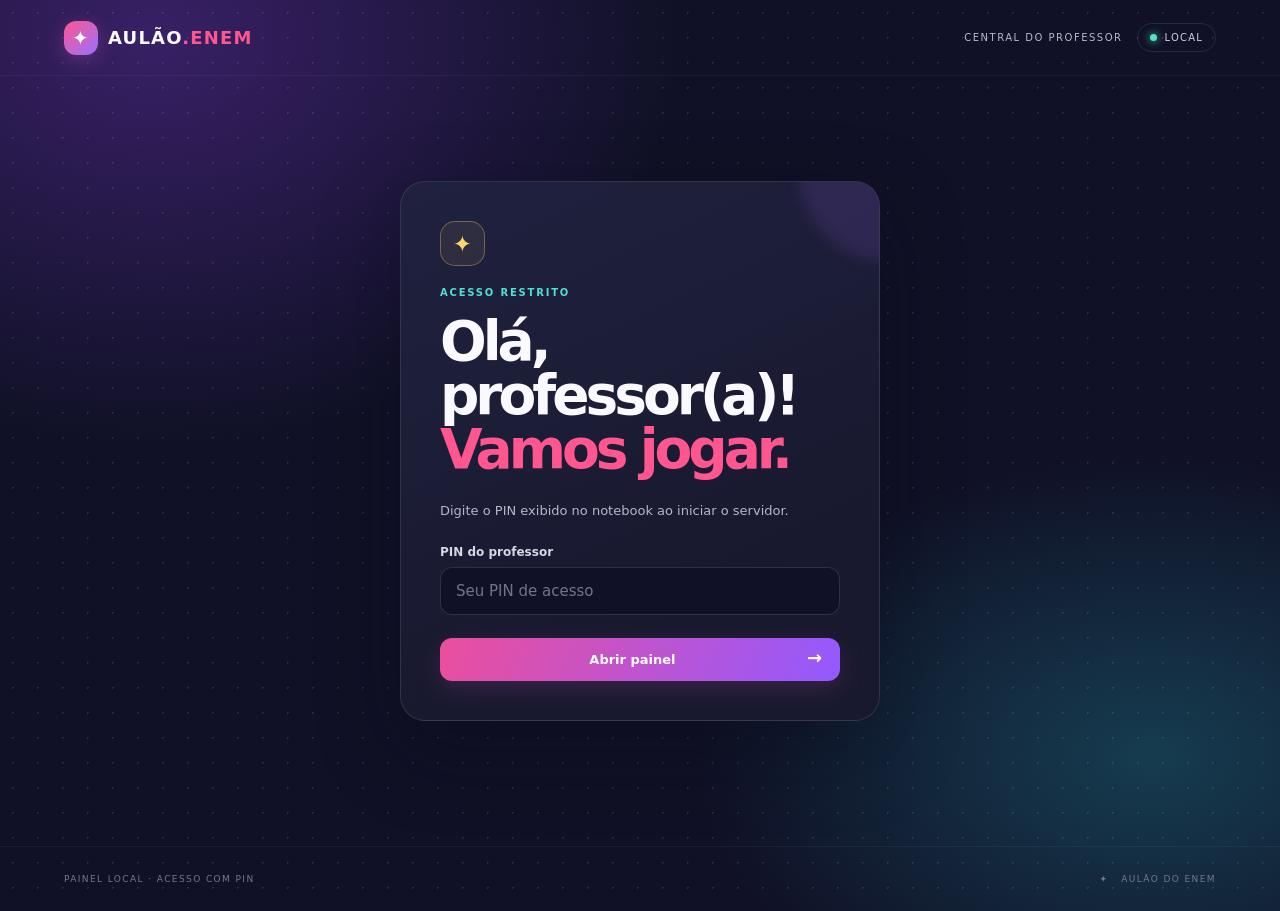
==== static/professor.html @ e7b6e66e "Add quiz interface assets" ====
<!doctype html><html lang="pt-BR"><head><meta charset="utf-8"><meta name="viewport" content="width=device-width,initial-scale=1"><meta name="theme-color" content="#101126"><title>Central do professor • Aulão ENEM</title><link rel="stylesheet" href="/static/style.css"><link rel="stylesheet" href="/static/mode-tv.css"></head><body class="teacher-page">
<header class="topbar"><a class="brand" href="/"><span class="brand-mark">✦</span><span>AULÃO<span class="brand-accent">.ENEM</span></span></a><div class="teacher-title">CENTRAL DO PROFESSOR <span class="live-pill"><i></i> LOCAL</span></div></header>
<main class="dashboard">
<section id="login" class="login-card"><div class="panel-icon">✦</div><p class="eyebrow">ACESSO RESTRITO</p><h1>Olá, professor(a)!<br><em>Vamos jogar.</em></h1><p class="subhead">Digite o PIN exibido no notebook ao iniciar o servidor.</p><form id="pinForm"><label>PIN do professor<input id="pin" type="password" autocomplete="current-password" placeholder="Seu PIN de acesso" required></label><button class="btn btn-primary">Abrir painel <span>→</span></button></form><p id="loginError" class="error hidden"></p></section>
<div id="dash" class="hidden"><div class="dash-heading"><div><p class="eyebrow">AULÃO DO ENEM · 1º ANO DO ENSINO MÉDIO</p><h1>Central da <em>partida.</em></h1></div><button id="resetBtn" class="btn btn-quiet">↺ Nova partida</button></div>
<div class="dash-grid"><section class="control-card"><div class="card-top"><div><span class="eyebrow">SALA DE JOGO</span><h2 id="stateTitle">Sala aberta</h2></div><span class="live-pill"><i></i> <span id="stateLabel">AGUARDANDO</span></span></div>
<div class="mode-block"><span class="eyebrow">COMO A TURMA VAI JOGAR?</span><div class="mode-switch"><button id="tabletMode" class="mode-option">▣ &nbsp; Tablets</button><button id="placardMode" class="mode-option">▤ &nbsp; Plaquinhas + TV</button></div><p id="modeHelp" class="mode-help">Cada aluno responde no próprio tablet.</p><a id="tvLink" class="tv-link" href="/tv" target="_blank" rel="noopener">▣ &nbsp; Abrir tela para TV <span>↗</span></a><div class="local-access"><span>ENDEREÇOS PARA A REDE DA SALA</span><div id="localAddresses">Procurando o endereço local do notebook…</div><small>TV e tablets precisam estar conectados à mesma rede Wi-Fi do notebook. Não é necessário internet.</small></div></div>
<div id="roomCode" class="room-code"><span id="codeCaption">CÓDIGO PARA OS ALUNOS</span><strong id="teacherCode">------</strong><small id="codeHelp">Abra este notebook na rede Wi-Fi da sala</small></div><div class="progress-wrap"><div class="progress-label"><span>PROGRESSO DO AULÃO</span><b id="progressText">0 / 11</b></div><div class="progress-track"><i id="progressBar"></i></div></div><div class="current-box"><span id="liveSubject" class="tag">AGUARDANDO INÍCIO</span><strong id="liveTopic">Quando todos estiverem na sala, comece!</strong><small id="answeredCount">Participantes entram pelo endereço local do notebook.</small></div><div class="control-buttons"><button id="openBtn" class="btn btn-primary">▶ &nbsp; Abrir próxima pergunta</button><button id="revealBtn" class="btn btn-secondary hidden">✦ &nbsp; Revelar resposta correta</button><button id="closeBtn" class="btn btn-quiet hidden">■ &nbsp; Encerrar pergunta</button><button id="finishBtn" class="btn btn-secondary hidden">Ver resultado final &nbsp; →</button></div></section>
<section id="playersCard" class="players-card"><div class="card-top"><div><span class="eyebrow">AO VIVO</span><h2>Participantes <span id="playerCount" class="count-badge">0</span></h2></div><span class="online-indicator">● ATUALIZA AUTOMÁTICO</span></div><div class="table-head"><span>JOGADOR</span><span>IDADE</span><span>RESP.</span><span>PONTOS</span></div><div id="players" class="player-list"><div class="empty-state"><span>✦</span><p>A sala está pronta.<br>Os alunos aparecem aqui ao entrar.</p></div></div></section></div>
<section id="results" class="results-card hidden"><div class="card-top"><div><span class="eyebrow">PLACAR FINAL</span><h2>Quem brilhou hoje? <em>✦</em></h2></div><button id="hideResults" class="btn btn-quiet">Fechar</button></div><div id="podium" class="podium"></div><div id="questionResults" class="question-results"></div></section>
<p class="privacy-note">🔒 Dados armazenados somente neste notebook. Ao iniciar uma nova partida, o placar anterior é apagado.</p></div>
</main><footer class="footer"><span>PAINEL LOCAL · ACESSO COM PIN</span><span>✦ &nbsp; AULÃO DO ENEM</span></footer><script src="/static/teacher.js"></script></body></html>
---- static/style.css ----
:root{--bg:#101126;--panel:#191a35;--panel2:#20213e;--white:#faf9ff;--muted:#a7a8c1;--pink:#ff568f;--purple:#9871ff;--cyan:#50dfd0;--yellow:#ffd66b;--line:#ffffff1a;--font:'DM Sans',system-ui,sans-serif;--display:'Space Grotesk',var(--font)}*{box-sizing:border-box}body{margin:0;min-height:100vh;background:radial-gradient(ellipse at 12% 4%,#382066 0,transparent 33%),radial-gradient(ellipse at 90% 83%,#163c50 0,transparent 28%),var(--bg);color:var(--white);font-family:var(--font)}body:before{content:'';position:fixed;inset:0;pointer-events:none;opacity:.11;background-image:radial-gradient(#fff 1px,transparent 1px);background-size:25px 25px}.topbar,.footer{height:76px;padding:0 clamp(20px,5vw,76px);display:flex;justify-content:space-between;align-items:center;border-bottom:1px solid #ffffff0c;position:relative}.brand{display:flex;gap:10px;align-items:center;color:var(--white);text-decoration:none;font:700 18px var(--display);letter-spacing:1.2px}.brand-mark{display:grid;place-items:center;border-radius:12px;width:34px;height:34px;background:linear-gradient(140deg,var(--pink),var(--purple));font-size:20px;box-shadow:0 5px 20px #c152b655}.brand-accent{color:var(--pink)}.live-pill{display:inline-flex;align-items:center;gap:8px;color:#cecee1;font-size:10px;letter-spacing:1.2px;border:1px solid var(--line);padding:8px 12px;border-radius:99px}.live-pill i{width:7px;height:7px;background:#54e5bd;border-radius:50%;box-shadow:0 0 9px #54e5bd;animation:pulse 1.8s infinite}.shell{max-width:1150px;margin:0 auto;padding:50px 24px 70px;position:relative}.hero-card{display:grid;grid-template-columns:1.12fr .88fr;gap:65px;align-items:center;min-height:590px}.hero-copy{padding:20px 0}.eyebrow{font-size:10px;letter-spacing:1.8px;font-weight:800;color:var(--cyan);margin:0 0 17px}.hero-copy h1,.game-card h1,.dash-heading h1,.login-card h1{font:600 clamp(48px,7vw,79px)/.98 var(--display);letter-spacing:-4px;margin:0}.hero-copy h1 em,.game-card h1 em,.dash-heading h1 em,.login-card h1 em{color:var(--pink);font-style:normal}.subhead{color:#b7b7ca;font-size:16px;line-height:1.6;margin:24px 0}.subject-row{display:flex;flex-wrap:wrap;gap:10px;margin-top:36px}.subject-row span{font-size:12px;color:#d4d3e5;background:#ffffff0c;border:1px solid var(--line);padding:11px 14px;border-radius:12px}.subject-row b{color:var(--pink);margin-left:8px}.join-panel,.login-card{background:linear-gradient(155deg,#20213f,#18192e 74%);border:1px solid #ffffff1c;border-radius:25px;padding:34px;box-shadow:0 28px 80px #08091966;position:relative;overflow:hidden}.join-panel:after,.login-card:after{content:'';position:absolute;width:180px;height:180px;right:-100px;top:-100px;border-radius:50%;background:#a36cff22;filter:blur(7px)}.panel-icon{font-size:23px;color:var(--yellow);width:45px;height:45px;display:grid;place-items:center;border:1px solid #ffd66b55;border-radius:15px;background:#ffd66b13;margin-bottom:21px}.join-panel h2,.players-card h2,.control-card h2,.results-card h2{font:600 25px var(--display);margin:0}.join-panel>p{font-size:13px;color:var(--muted);margin:9px 0 25px}label{display:block;font-size:12px;font-weight:700;color:#d7d6e5;margin:15px 0}input{display:block;width:100%;margin-top:8px;border:1px solid #ffffff21;background:#101126;color:white;border-radius:12px;padding:14px 15px;font:500 15px var(--font);outline:none}input:focus{border-color:var(--purple);box-shadow:0 0 0 3px #9871ff20}input::placeholder{color:#72738e}.btn{border:0;border-radius:12px;padding:14px 18px;color:white;cursor:pointer;font:700 13px var(--font);transition:transform .15s,filter .15s}.btn:hover{transform:translateY(-2px);filter:brightness(1.1)}.btn:disabled{opacity:.45;cursor:not-allowed;transform:none}.btn-primary{background:linear-gradient(115deg,#ec4e9d,#925aff);box-shadow:0 8px 23px #b849aa35}.join-panel .btn{width:100%;margin:6px 0 12px}.btn-primary span{float:right;font-size:18px;line-height:12px}.join-panel small{color:#85859e;font-size:10px;line-height:1.5;display:block;text-align:center}.footer{height:65px;border-top:1px solid #ffffff0c;border-bottom:0;color:#76768f;font-size:9px;letter-spacing:1.4px}.hidden{display:none!important}.game-card{max-width:760px;min-height:510px;margin:25px auto;text-align:center;display:flex;align-items:center;justify-content:center;flex-direction:column;background:#191a35d9;border:1px solid var(--line);border-radius:28px;padding:50px}.wait-orbit,.done-burst{font-size:38px;color:var(--yellow);margin-bottom:30px;animation:float 2.7s ease-in-out infinite}.game-card h1{font-size:clamp(44px,8vw,72px)}.game-card .subhead{max-width:460px}.room-code{display:flex;flex-direction:column;align-items:center;border:1px solid #ffffff1a;border-radius:16px;background:#ffffff08;padding:16px 28px;margin:18px auto}.room-code span{color:#9d9eb7;font-size:9px;letter-spacing:1.5px}.room-code strong{font:700 36px var(--display);letter-spacing:6px;color:var(--yellow);margin:4px 0}.room-code small{font-size:10px;color:#9d9eb7}.pulse-dots{display:flex;gap:7px;margin:18px}.pulse-dots i{width:7px;height:7px;background:var(--pink);border-radius:50%;animation:pulse 1.3s infinite}.pulse-dots i:nth-child(2){animation-delay:.2s}.pulse-dots i:nth-child(3){animation-delay:.4s}.question-view{max-width:940px;margin:10px auto}.question-head{display:flex;justify-content:space-between;align-items:center;margin-bottom:15px}.tag{display:inline-flex;border-radius:8px;padding:8px 10px;background:#9871ff20;color:#bba4ff;font-size:9px;letter-spacing:1px;font-weight:800}.q-counter,.timer{font-size:10px;color:#a3a4bd;letter-spacing:1.3px}.timer{color:#55e0bc}.question-card{background:linear-gradient(155deg,#1d1e3a,#17182e);border:1px solid var(--line);border-radius:22px;padding:32px}.question-card h1{font:600 clamp(20px,3vw,28px)/1.45 var(--font);white-space:pre-line;margin:0 0 25px}.question-card .eyebrow{color:var(--yellow)}.options{display:grid;grid-template-columns:1fr 1fr;gap:11px}.option{min-height:72px;border:1px solid #ffffff18;border-radius:14px;background:#ffffff08;color:#f1f0f8;text-align:left;padding:13px;display:flex;align-items:center;gap:12px;font:500 13px/1.4 var(--font);cursor:pointer}.option:hover{border-color:#b276ff;background:#9c65ff20}.option:disabled{cursor:default}.option .letter{flex:0 0 34px;height:34px;border-radius:10px;display:grid;place-items:center;background:#ffffff13;font:700 14px var(--display)}.option:nth-child(1) .letter{color:#ff779a}.option:nth-child(2) .letter{color:#72d9ff}.option:nth-child(3) .letter{color:#ffc966}.option:nth-child(4) .letter{color:#9bffcf}.option:nth-child(5) .letter{color:#bd9bff}.option.selected{border-color:var(--purple);background:#9871ff28}.feedback{text-align:center;padding:20px;margin-top:14px;border-radius:14px;background:#ffffff0b;color:#ddd;font-weight:700}.feedback.good{color:#68edbc;background:#59e0ac14}.feedback.bad{color:#ff8cab;background:#ff568f12}.my-score{display:grid;gap:3px;margin:18px auto;padding:17px 35px;border-radius:16px;background:#ffffff09;border:1px solid var(--line)}.my-score span,.my-score small{font-size:10px;color:#a7a8c1;letter-spacing:1.3px}.my-score strong{font:700 38px var(--display);color:var(--yellow)}
.teacher-title{font-size:10px;letter-spacing:1.5px;color:#b9b9cc;display:flex;gap:14px;align-items:center}.dashboard{max-width:1220px;margin:auto;padding:40px 24px 60px;position:relative;min-height:calc(100vh - 141px)}.login-card{max-width:480px;margin:65px auto;padding:39px}.login-card h1{font-size:55px}.login-card .subhead{font-size:13px}.login-card .btn{width:100%;margin-top:8px}.error{color:#ff7d9d;font-size:12px}.dash-heading{display:flex;align-items:center;justify-content:space-between;margin-bottom:28px}.dash-heading h1{font-size:46px;letter-spacing:-2px}.dash-heading .eyebrow{margin-bottom:10px}.btn-quiet{background:#ffffff0c;border:1px solid var(--line);color:#c2c2d4}.btn-secondary{background:linear-gradient(115deg,#28a992,#3474d3)}.dash-grid{display:grid;grid-template-columns:.92fr 1.08fr;gap:18px}.control-card,.players-card,.results-card{background:linear-gradient(150deg,#1c1d3a,#17182e);border:1px solid var(--line);border-radius:20px;padding:24px}.card-top{display:flex;justify-content:space-between;align-items:center;gap:15px}.card-top .eyebrow{margin:0 0 7px;font-size:9px}.control-card h2{font-size:21px}.count-badge{font:700 12px var(--font);color:var(--cyan);background:#50dfd01a;padding:5px 9px;border-radius:99px;vertical-align:middle;margin-left:6px}.control-card .live-pill{font-size:9px}.control-card .room-code{margin:22px 0 20px}.control-card .room-code strong{font-size:42px}.progress-label{display:flex;justify-content:space-between;color:#a8a9bf;font-size:9px;letter-spacing:1px;margin-bottom:9px}.progress-label b{color:white}.progress-track{height:6px;background:#ffffff13;border-radius:99px;overflow:hidden}.progress-track i{display:block;width:0;height:100%;background:linear-gradient(90deg,var(--pink),var(--purple),var(--cyan));border-radius:99px;transition:width .35s}.current-box{display:grid;gap:9px;margin:20px 0;padding:16px;background:#ffffff07;border:1px solid #ffffff0d;border-radius:13px}.current-box .tag{width:max-content}.current-box strong{font:600 14px/1.4 var(--font)}.current-box small{font-size:10px;color:#9293aa}.control-buttons{display:flex;gap:9px;flex-wrap:wrap}.control-buttons .btn{flex:1;min-width:170px}.players-card{min-height:480px}.players-card .card-top{margin-bottom:20px}.online-indicator{font-size:8px;color:#64dcb8;letter-spacing:.8px}.table-head,.player-row{display:grid;grid-template-columns:1fr 62px 55px 80px;gap:5px;align-items:center}.table-head{padding:0 12px 10px;border-bottom:1px solid var(--line);font-size:8px;letter-spacing:1px;color:#8c8da7}.table-head span:last-child,.player-row span:last-child{text-align:right}.player-list{max-height:410px;overflow-y:auto}.player-row{padding:12px;border-bottom:1px solid #ffffff0b;font-size:11px;color:#c6c6d6}.player-row .player-name{font-weight:700;color:white;display:flex;align-items:center;gap:8px}.avatar{width:27px;height:27px;border-radius:9px;display:grid;place-items:center;color:white;font-size:10px;background:linear-gradient(145deg,#7b62dc,#d252a0)}.player-row .points{font:700 12px var(--display);color:var(--yellow)}.empty-state{text-align:center;padding:75px 12px;color:#8c8da7;font-size:12px;line-height:1.6}.empty-state span{font-size:27px;color:var(--yellow)}.results-card{margin-top:19px}.results-card .card-top{margin-bottom:20px}.results-card h2{font-size:24px}.results-card h2 em{color:var(--yellow);font-style:normal}.podium{display:grid;grid-template-columns:repeat(3,1fr);gap:10px;margin:10px 0 24px}.podium-item{border:1px solid var(--line);background:#ffffff08;border-radius:14px;padding:17px 10px;text-align:center}.podium-item:first-child{border-color:#ffd66b88;background:#ffd66b11}.podium-item .medal{font-size:21px}.podium-item strong{display:block;font-size:13px;margin:8px 0 3px}.podium-item small{color:#a7a8c1;font-size:10px}.podium-item b{display:block;color:var(--yellow);font:700 17px var(--display);margin-top:9px}.question-results{display:grid;grid-template-columns:repeat(2,1fr);gap:9px}.result-q{padding:13px;border:1px solid #ffffff12;background:#ffffff05;border-radius:12px}.result-q span{display:block;font-size:10px;color:#a9a9bf}.result-q strong{display:block;font-size:11px;margin:5px 0}.result-q small{font-size:9px;color:#70e5c0}.privacy-note{text-align:center;color:#83849c;font-size:10px;margin:19px 0}.teacher-page .footer{height:65px}@keyframes pulse{0%,100%{opacity:.4;transform:scale(.82)}50%{opacity:1;transform:scale(1.1)}}@keyframes float{0%,100%{transform:translateY(0) rotate(-7deg)}50%{transform:translateY(-9px) rotate(7deg)}}
@media(max-width:800px){.hero-card{grid-template-columns:1fr;gap:10px;padding-top:8px}.hero-copy{padding:8px 0}.hero-copy h1{font-size:58px}.join-panel{max-width:540px;width:100%;margin:auto}.shell{padding-top:25px}.dash-grid{grid-template-columns:1fr}.players-card{min-height:300px}.player-list{max-height:350px}.dashboard{padding-top:25px}.dash-heading h1{font-size:36px}.question-card{padding:22px}.options{grid-template-columns:1fr}.question-head{gap:8px}.q-counter{font-size:8px}}@media(max-width:480px){.topbar{height:64px;padding:0 18px}.brand{font-size:15px}.live-pill{font-size:8px;padding:7px 9px}.shell{padding:22px 15px 45px}.hero-copy h1{font-size:51px;letter-spacing:-2.8px}.subject-row{gap:6px;margin-top:24px}.subject-row span{padding:9px;font-size:10px}.join-panel{padding:25px}.game-card{padding:30px 19px;min-height:440px}.game-card h1{letter-spacing:-2px}.question-card{padding:18px}.question-card h1{font-size:18px}.question-head{flex-wrap:wrap}.footer{padding:0 18px;font-size:8px}.teacher-title{font-size:8px;letter-spacing:.7px}.teacher-title .live-pill{display:none}.dashboard{padding:24px 14px 40px}.dash-heading{align-items:flex-start}.dash-heading h1{font-size:32px}.dash-heading .btn{font-size:10px;padding:11px}.control-card,.players-card,.results-card{padding:18px}.card-top{align-items:flex-start}.control-card .card-top{align-items:center}.question-results{grid-template-columns:1fr}.podium{gap:5px}.podium-item{padding:12px 5px}.podium-item strong{font-size:11px}.online-indicator{font-size:7px}.login-card{margin:45px auto;padding:28px}}
---- static/mode-tv.css ----
.mode-block{margin:22px 0 12px;padding:15px;border:1px solid #ffffff12;border-radius:14px;background:#ffffff05}.mode-block>.eyebrow{margin:0 0 10px;font-size:8px}.mode-switch{display:grid;grid-template-columns:1fr 1.2fr;gap:7px}.mode-option{border:1px solid var(--line);background:#ffffff08;color:#bbbcd0;border-radius:10px;padding:11px 8px;font:700 11px var(--font);cursor:pointer}.mode-option.active{border-color:#a680ff88;color:#fff;background:#9871ff26}.mode-help{font-size:10px;line-height:1.45;color:#9c9db5;margin:10px 0}.tv-link{display:flex;justify-content:space-between;align-items:center;border-top:1px solid #ffffff12;padding-top:11px;color:#a9d9ff;text-decoration:none;font-size:11px;font-weight:700}.tv-link span{font-size:15px}
.mode-option:disabled{opacity:.48;cursor:not-allowed}.placard-layout .dash-grid{grid-template-columns:1fr}.placard-layout .control-card{max-width:760px}.placard-layout .room-code{display:none}
.local-access{border-top:1px solid #ffffff12;margin-top:12px;padding-top:10px}.local-access>span{font-size:8px;letter-spacing:1px;color:#8f90a9}.local-access>div{display:grid;grid-template-columns:55px 1fr;gap:7px;margin-top:7px}.local-access>div span{font-size:8px;color:var(--cyan);font-weight:800}.local-access code{font:500 10px var(--font);color:#e3e1f1;overflow-wrap:anywhere}.local-access small{display:block;font-size:9px;color:#85869e;line-height:1.45;margin-top:8px}
.tv-page{min-height:100vh;display:flex;flex-direction:column}.tv-top{height:76px;padding:0 clamp(18px,4vw,60px);display:flex;align-items:center;justify-content:space-between;border-bottom:1px solid #ffffff12;position:relative;z-index:1}.tv-top-right{display:flex;gap:12px;align-items:center}.tv-main{width:min(1500px,100%);margin:auto;padding:clamp(25px,4vh,55px) clamp(20px,5vw,80px);position:relative;flex:1;display:flex;align-items:center}.tv-center{width:100%;text-align:center;padding:24px 0}.tv-orbit{font-size:44px;color:var(--yellow);margin-bottom:20px;animation:float 3s ease-in-out infinite}.tv-center h1{font:600 clamp(48px,8vw,105px)/1 var(--display);letter-spacing:-4px;margin:0}.tv-center h1 em{color:var(--pink);font-style:normal}.tv-sub{color:#c5c5d9;font-size:clamp(16px,2vw,23px);line-height:1.55;margin:24px auto}.tv-letters{display:flex;justify-content:center;gap:13px;margin:30px}.tv-letters b{width:58px;height:58px;display:grid;place-items:center;border-radius:16px;border:1px solid #ffffff22;background:#ffffff0c;font:700 25px var(--display)}.tv-letters b:nth-child(1){color:#ff779a}.tv-letters b:nth-child(2){color:#72d9ff}.tv-letters b:nth-child(3){color:#ffc966}.tv-letters b:nth-child(4){color:#9bffcf}.tv-letters b:nth-child(5){color:#bd9bff}.tv-hint{font-size:11px;letter-spacing:.7px;color:#9091aa}.tv-question{width:100%;max-width:1380px;margin:0 auto}.tv-question-head{display:flex;justify-content:space-between;align-items:center;gap:12px;margin-bottom:20px}.tv-counter{font-size:12px;letter-spacing:1.6px;color:#b4b4ca;font-weight:700}.tv-reveal-badge{color:#64e6bb;font-size:11px;font-weight:800;letter-spacing:1px}.tv-topic{color:var(--cyan);font-size:clamp(10px,1vw,13px);font-weight:800;letter-spacing:2px;margin-bottom:11px}.tv-question h1{font:600 clamp(22px,2.4vw,36px)/1.38 var(--font);white-space:pre-line;margin:0 0 22px;max-width:1350px}.tv-options{display:grid;grid-template-columns:1fr 1fr;gap:12px}.tv-option{min-height:76px;display:flex;align-items:center;gap:15px;padding:15px 19px;border:1px solid #ffffff19;border-radius:15px;background:#ffffff08;font-size:clamp(14px,1.3vw,18px);line-height:1.35;color:#f4f3fa;transition:background .25s,border .25s,transform .25s}.tv-letter{flex:0 0 42px;width:42px;height:42px;display:grid;place-items:center;background:#ffffff12;border-radius:12px;font:700 19px var(--display)}.tv-option:nth-child(1) .tv-letter{color:#ff779a}.tv-option:nth-child(2) .tv-letter{color:#72d9ff}.tv-option:nth-child(3) .tv-letter{color:#ffc966}.tv-option:nth-child(4) .tv-letter{color:#9bffcf}.tv-option:nth-child(5) .tv-letter{color:#bd9bff}.tv-answer{flex:1}.tv-option.correct{border-color:#57e1b799;background:linear-gradient(100deg,#37c99a2b,#37c99a11);transform:scale(1.012);box-shadow:0 0 25px #37c99a12}.tv-option.correct .tv-letter{background:#43d6a333;color:#74ffcb}.correct-mark{font-size:24px;color:#65f0bf;font-weight:800}.tv-vote-hint{text-align:center;color:#b8b8ce;font-size:clamp(12px,1.3vw,16px);margin-top:22px}.tv-footer{height:55px;border-top:1px solid #ffffff0d;display:flex;justify-content:space-between;align-items:center;padding:0 clamp(18px,4vw,60px);color:#84849d;font-size:9px;letter-spacing:1.2px}.tv-page:has(#tvQuestion:not(.hidden)) .tv-main{align-items:flex-start;padding-top:clamp(22px,4vh,42px)}
@media(max-width:720px){.tv-options{grid-template-columns:1fr}.tv-question h1{font-size:22px}.tv-option{min-height:60px;padding:10px 13px}.tv-letter{width:34px;height:34px;flex-basis:34px}.tv-top{height:63px}.tv-top-right .live-pill{display:none}.tv-letters{gap:7px}.tv-letters b{width:45px;height:45px;font-size:19px}.tv-footer{font-size:7px}.mode-switch{grid-template-columns:1fr}.tv-question-head{flex-wrap:wrap}}
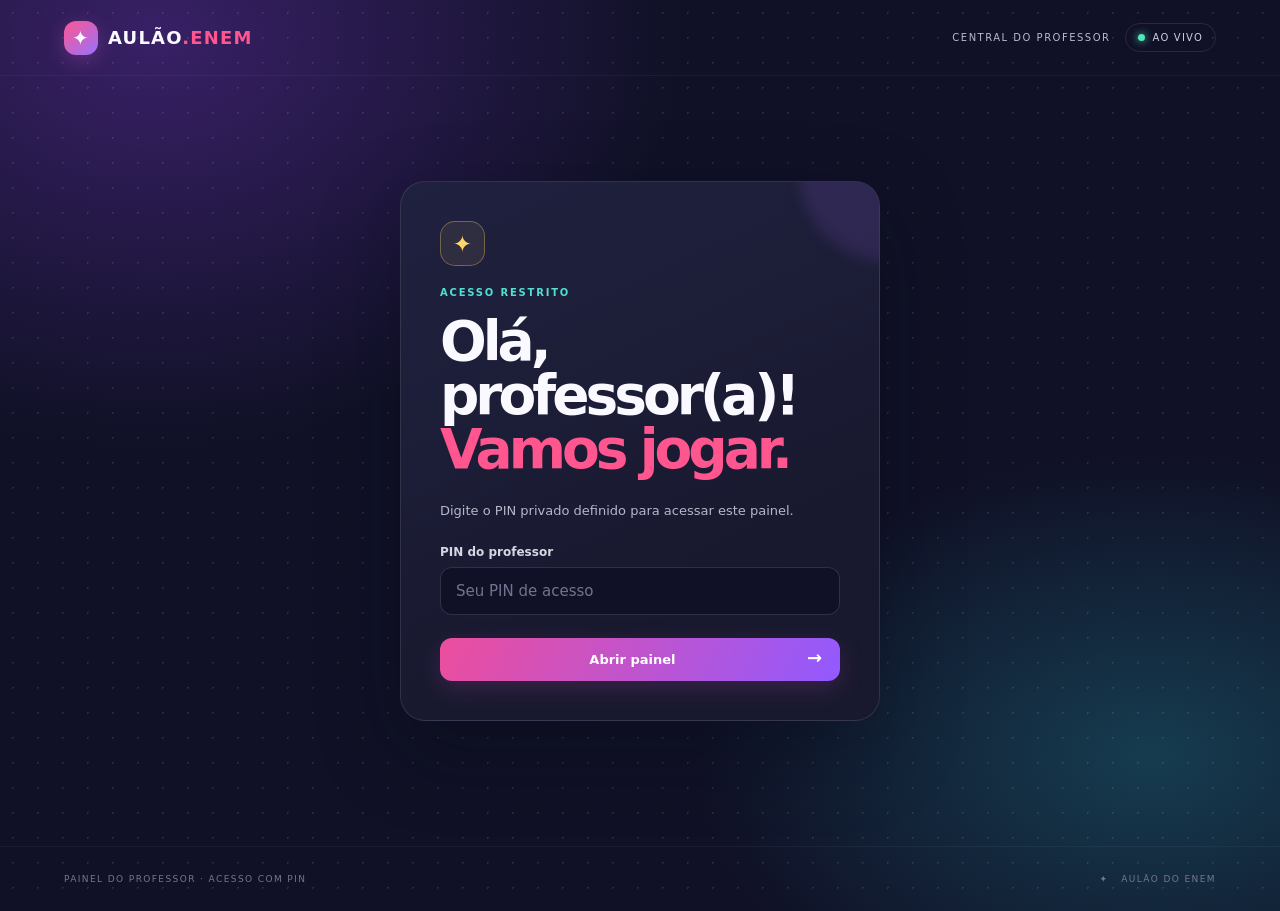
==== commit 15e9f4c1: "Clarify hosted teacher panel instructions" ====
--- a/static/professor.html
+++ b/static/professor.html
@@ -1,12 +1,14 @@
 <!doctype html><html lang="pt-BR"><head><meta charset="utf-8"><meta name="viewport" content="width=device-width,initial-scale=1"><meta name="theme-color" content="#101126"><title>Central do professor • Aulão ENEM</title><link rel="stylesheet" href="/static/style.css"><link rel="stylesheet" href="/static/mode-tv.css"></head><body class="teacher-page">
-<header class="topbar"><a class="brand" href="/"><span class="brand-mark">✦</span><span>AULÃO<span class="brand-accent">.ENEM</span></span></a><div class="teacher-title">CENTRAL DO PROFESSOR <span class="live-pill"><i></i> LOCAL</span></div></header>
+<header class="topbar"><a class="brand" href="/"><span class="brand-mark">✦</span><span>AULÃO<span class="brand-accent">.ENEM</span></span></a><div class="teacher-title">CENTRAL DO PROFESSOR <span class="live-pill"><i></i> AO VIVO</span></div></header>
 <main class="dashboard">
-<section id="login" class="login-card"><div class="panel-icon">✦</div><p class="eyebrow">ACESSO RESTRITO</p><h1>Olá, professor(a)!<br><em>Vamos jogar.</em></h1><p class="subhead">Digite o PIN exibido no notebook ao iniciar o servidor.</p><form id="pinForm"><label>PIN do professor<input id="pin" type="password" autocomplete="current-password" placeholder="Seu PIN de acesso" required></label><button class="btn btn-primary">Abrir painel <span>→</span></button></form><p id="loginError" class="error hidden"></p></section>
+<section id="login" class="login-card"><div class="panel-icon">✦</div><p class="eyebrow">ACESSO RESTRITO</p><h1>Olá, professor(a)!<br><em>Vamos jogar.</em></h1><p class="subhead">Digite o PIN privado definido para acessar este painel.</p><form id="pinForm"><label>PIN do professor<input id="pin" type="password" autocomplete="current-password" placeholder="Seu PIN de acesso" required></label><button class="btn btn-primary">Abrir painel <span>→</span></button></form><p id="loginError" class="error hidden"></p></section>
 <div id="dash" class="hidden"><div class="dash-heading"><div><p class="eyebrow">AULÃO DO ENEM · 1º ANO DO ENSINO MÉDIO</p><h1>Central da <em>partida.</em></h1></div><button id="resetBtn" class="btn btn-quiet">↺ Nova partida</button></div>
 <div class="dash-grid"><section class="control-card"><div class="card-top"><div><span class="eyebrow">SALA DE JOGO</span><h2 id="stateTitle">Sala aberta</h2></div><span class="live-pill"><i></i> <span id="stateLabel">AGUARDANDO</span></span></div>
 <div class="mode-block"><span class="eyebrow">COMO A TURMA VAI JOGAR?</span><div class="mode-switch"><button id="tabletMode" class="mode-option">▣ &nbsp; Tablets</button><button id="placardMode" class="mode-option">▤ &nbsp; Plaquinhas + TV</button></div><p id="modeHelp" class="mode-help">Cada aluno responde no próprio tablet.</p><a id="tvLink" class="tv-link" href="/tv" target="_blank" rel="noopener">▣ &nbsp; Abrir tela para TV <span>↗</span></a><div class="local-access"><span>ENDEREÇOS PARA A REDE DA SALA</span><div id="localAddresses">Procurando o endereço local do notebook…</div><small>TV e tablets precisam estar conectados à mesma rede Wi-Fi do notebook. Não é necessário internet.</small></div></div>
 <div id="roomCode" class="room-code"><span id="codeCaption">CÓDIGO PARA OS ALUNOS</span><strong id="teacherCode">------</strong><small id="codeHelp">Abra este notebook na rede Wi-Fi da sala</small></div><div class="progress-wrap"><div class="progress-label"><span>PROGRESSO DO AULÃO</span><b id="progressText">0 / 11</b></div><div class="progress-track"><i id="progressBar"></i></div></div><div class="current-box"><span id="liveSubject" class="tag">AGUARDANDO INÍCIO</span><strong id="liveTopic">Quando todos estiverem na sala, comece!</strong><small id="answeredCount">Participantes entram pelo endereço local do notebook.</small></div><div class="control-buttons"><button id="openBtn" class="btn btn-primary">▶ &nbsp; Abrir próxima pergunta</button><button id="revealBtn" class="btn btn-secondary hidden">✦ &nbsp; Revelar resposta correta</button><button id="closeBtn" class="btn btn-quiet hidden">■ &nbsp; Encerrar pergunta</button><button id="finishBtn" class="btn btn-secondary hidden">Ver resultado final &nbsp; →</button></div></section>
 <section id="playersCard" class="players-card"><div class="card-top"><div><span class="eyebrow">AO VIVO</span><h2>Participantes <span id="playerCount" class="count-badge">0</span></h2></div><span class="online-indicator">● ATUALIZA AUTOMÁTICO</span></div><div class="table-head"><span>JOGADOR</span><span>IDADE</span><span>RESP.</span><span>PONTOS</span></div><div id="players" class="player-list"><div class="empty-state"><span>✦</span><p>A sala está pronta.<br>Os alunos aparecem aqui ao entrar.</p></div></div></section></div>
 <section id="results" class="results-card hidden"><div class="card-top"><div><span class="eyebrow">PLACAR FINAL</span><h2>Quem brilhou hoje? <em>✦</em></h2></div><button id="hideResults" class="btn btn-quiet">Fechar</button></div><div id="podium" class="podium"></div><div id="questionResults" class="question-results"></div></section>
-<p class="privacy-note">🔒 Dados armazenados somente neste notebook. Ao iniciar uma nova partida, o placar anterior é apagado.</p></div>
-</main><footer class="footer"><span>PAINEL LOCAL · ACESSO COM PIN</span><span>✦ &nbsp; AULÃO DO ENEM</span></footer><script src="/static/teacher.js"></script></body></html>
+<p class="privacy-note">🔒 No modo local, os dados ficam neste notebook. Na demo pública, inscrições de alunos estão desativadas.</p></div>
+</main><footer class="footer"><span>PAINEL DO PROFESSOR · ACESSO COM PIN</span><span>✦ &nbsp; AULÃO DO ENEM</span></footer><script src="/static/teacher.js"></script></body></html>
+
+
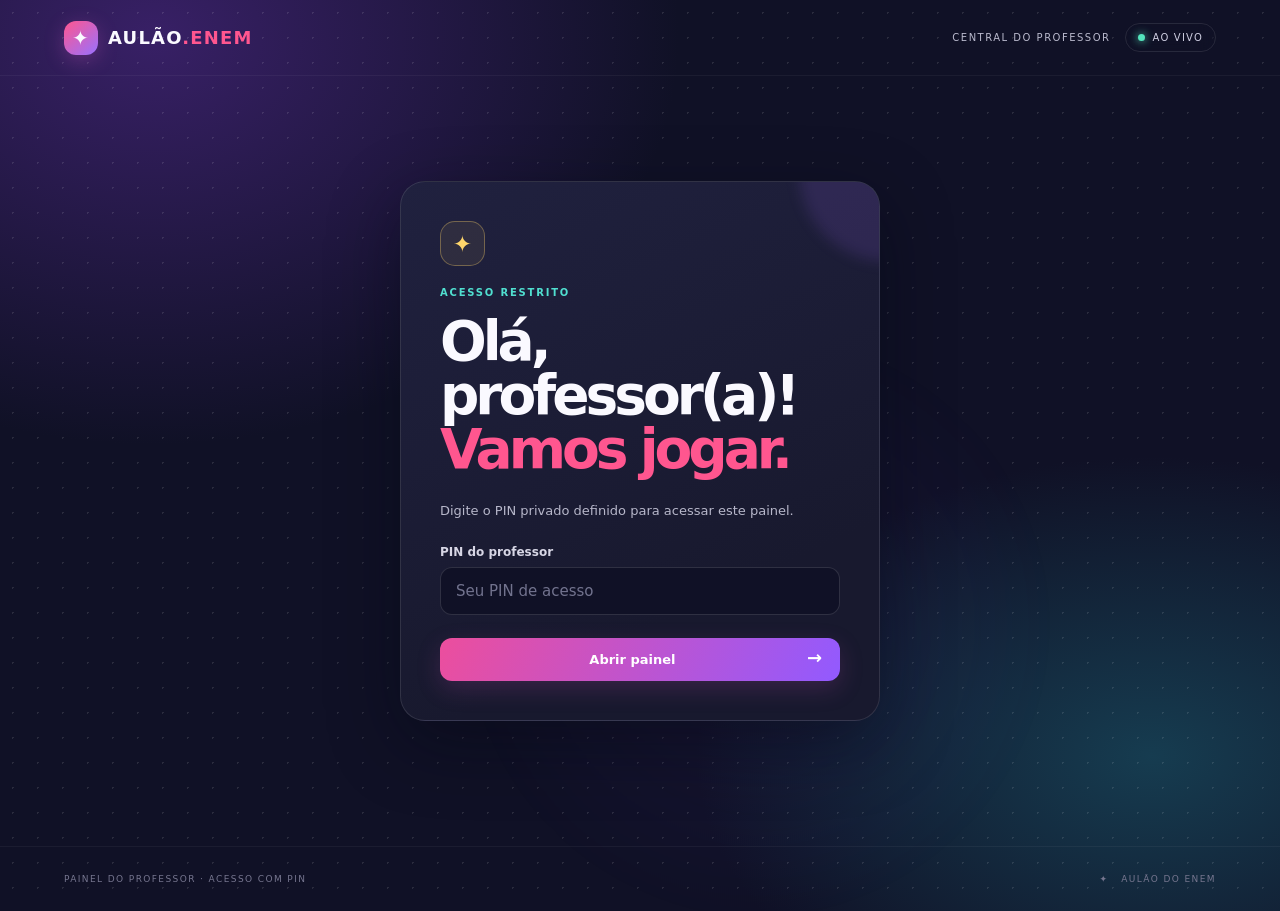
==== commit 4827c240: "Polish dark interface and add teacher tools" ====
--- a/static/professor.html
+++ b/static/professor.html
@@ -2,11 +2,11 @@
 <header class="topbar"><a class="brand" href="/"><span class="brand-mark">✦</span><span>AULÃO<span class="brand-accent">.ENEM</span></span></a><div class="teacher-title">CENTRAL DO PROFESSOR <span class="live-pill"><i></i> AO VIVO</span></div></header>
 <main class="dashboard">
 <section id="login" class="login-card"><div class="panel-icon">✦</div><p class="eyebrow">ACESSO RESTRITO</p><h1>Olá, professor(a)!<br><em>Vamos jogar.</em></h1><p class="subhead">Digite o PIN privado definido para acessar este painel.</p><form id="pinForm"><label>PIN do professor<input id="pin" type="password" autocomplete="current-password" placeholder="Seu PIN de acesso" required></label><button class="btn btn-primary">Abrir painel <span>→</span></button></form><p id="loginError" class="error hidden"></p></section>
-<div id="dash" class="hidden"><div class="dash-heading"><div><p class="eyebrow">AULÃO DO ENEM · 1º ANO DO ENSINO MÉDIO</p><h1>Central da <em>partida.</em></h1></div><button id="resetBtn" class="btn btn-quiet">↺ Nova partida</button></div>
+<div id="dash" class="hidden"><div class="dash-heading"><div><p class="eyebrow">AULÃO DO ENEM · 1º ANO DO ENSINO MÉDIO</p><h1>Central da <em>partida.</em></h1><p class="dash-caption">Acompanhe o ritmo da turma e conduza cada rodada daqui.</p></div><div class="dash-actions"><a id="openTvTop" class="btn btn-quiet" href="/tv" target="_blank" rel="noopener">▣ Tela da TV <span>↗</span></a><button id="copyLinkBtn" class="btn btn-quiet">⌁ Copiar acesso</button><button id="resetBtn" class="btn btn-quiet">↺ Nova partida</button></div></div>
 <div class="dash-grid"><section class="control-card"><div class="card-top"><div><span class="eyebrow">SALA DE JOGO</span><h2 id="stateTitle">Sala aberta</h2></div><span class="live-pill"><i></i> <span id="stateLabel">AGUARDANDO</span></span></div>
 <div class="mode-block"><span class="eyebrow">COMO A TURMA VAI JOGAR?</span><div class="mode-switch"><button id="tabletMode" class="mode-option">▣ &nbsp; Tablets</button><button id="placardMode" class="mode-option">▤ &nbsp; Plaquinhas + TV</button></div><p id="modeHelp" class="mode-help">Cada aluno responde no próprio tablet.</p><a id="tvLink" class="tv-link" href="/tv" target="_blank" rel="noopener">▣ &nbsp; Abrir tela para TV <span>↗</span></a><div class="local-access"><span>ENDEREÇOS PARA A REDE DA SALA</span><div id="localAddresses">Procurando o endereço local do notebook…</div><small>TV e tablets precisam estar conectados à mesma rede Wi-Fi do notebook. Não é necessário internet.</small></div></div>
-<div id="roomCode" class="room-code"><span id="codeCaption">CÓDIGO PARA OS ALUNOS</span><strong id="teacherCode">------</strong><small id="codeHelp">Abra este notebook na rede Wi-Fi da sala</small></div><div class="progress-wrap"><div class="progress-label"><span>PROGRESSO DO AULÃO</span><b id="progressText">0 / 11</b></div><div class="progress-track"><i id="progressBar"></i></div></div><div class="current-box"><span id="liveSubject" class="tag">AGUARDANDO INÍCIO</span><strong id="liveTopic">Quando todos estiverem na sala, comece!</strong><small id="answeredCount">Participantes entram pelo endereço local do notebook.</small></div><div class="control-buttons"><button id="openBtn" class="btn btn-primary">▶ &nbsp; Abrir próxima pergunta</button><button id="revealBtn" class="btn btn-secondary hidden">✦ &nbsp; Revelar resposta correta</button><button id="closeBtn" class="btn btn-quiet hidden">■ &nbsp; Encerrar pergunta</button><button id="finishBtn" class="btn btn-secondary hidden">Ver resultado final &nbsp; →</button></div></section>
-<section id="playersCard" class="players-card"><div class="card-top"><div><span class="eyebrow">AO VIVO</span><h2>Participantes <span id="playerCount" class="count-badge">0</span></h2></div><span class="online-indicator">● ATUALIZA AUTOMÁTICO</span></div><div class="table-head"><span>JOGADOR</span><span>IDADE</span><span>RESP.</span><span>PONTOS</span></div><div id="players" class="player-list"><div class="empty-state"><span>✦</span><p>A sala está pronta.<br>Os alunos aparecem aqui ao entrar.</p></div></div></section></div>
+<div id="roomCode" class="room-code"><span id="codeCaption">CÓDIGO PARA OS ALUNOS</span><strong id="teacherCode">------</strong><small id="codeHelp">Abra este notebook na rede Wi-Fi da sala</small></div><div class="progress-wrap"><div class="progress-label"><span>PROGRESSO DO AULÃO</span><b id="progressText">0 / 11</b></div><div class="progress-track"><i id="progressBar"></i></div></div><div class="current-box"><span id="liveSubject" class="tag">AGUARDANDO INÍCIO</span><strong id="liveTopic">Quando todos estiverem na sala, comece!</strong><small id="answeredCount">Participantes entram pelo endereço local do notebook.</small></div><div class="control-buttons"><button id="openBtn" class="btn btn-primary">▶ &nbsp; Abrir próxima pergunta</button><button id="revealBtn" class="btn btn-secondary hidden">✦ &nbsp; Revelar resposta correta</button><button id="closeBtn" class="btn btn-quiet hidden">■ &nbsp; Encerrar pergunta</button><button id="finishBtn" class="btn btn-secondary hidden">Ver resultado final &nbsp; →</button></div><p class="shortcut-hint"><kbd>N</kbd> próxima pergunta <kbd>R</kbd> revelar resposta <kbd>Esc</kbd> encerrar</p></section>
+<section id="playersCard" class="players-card"><div class="card-top"><div><span class="eyebrow">AO VIVO</span><h2>Participantes <span id="playerCount" class="count-badge">0</span></h2></div><span class="online-indicator">● ATUALIZA AUTOMÁTICO</span></div><div class="player-tools"><label class="search-box">⌕<input id="playerFilter" type="search" placeholder="Buscar participante" autocomplete="off"></label><button id="exportBtn" class="btn btn-quiet">↓ Baixar resultados</button></div><div class="table-head"><span>JOGADOR</span><span>IDADE</span><span>RESP.</span><span>PONTOS</span></div><div id="players" class="player-list"><div class="empty-state"><span>✦</span><p>A sala está pronta.<br>Os alunos aparecem aqui ao entrar.</p></div></div></section></div>
 <section id="results" class="results-card hidden"><div class="card-top"><div><span class="eyebrow">PLACAR FINAL</span><h2>Quem brilhou hoje? <em>✦</em></h2></div><button id="hideResults" class="btn btn-quiet">Fechar</button></div><div id="podium" class="podium"></div><div id="questionResults" class="question-results"></div></section>
 <p class="privacy-note">🔒 No modo local, os dados ficam neste notebook. Na demo pública, inscrições de alunos estão desativadas.</p></div>
 </main><footer class="footer"><span>PAINEL DO PROFESSOR · ACESSO COM PIN</span><span>✦ &nbsp; AULÃO DO ENEM</span></footer><script src="/static/teacher.js"></script></body></html>
--- a/static/style.css
+++ b/static/style.css
@@ -1,3 +1,28 @@
 :root{--bg:#101126;--panel:#191a35;--panel2:#20213e;--white:#faf9ff;--muted:#a7a8c1;--pink:#ff568f;--purple:#9871ff;--cyan:#50dfd0;--yellow:#ffd66b;--line:#ffffff1a;--font:'DM Sans',system-ui,sans-serif;--display:'Space Grotesk',var(--font)}*{box-sizing:border-box}body{margin:0;min-height:100vh;background:radial-gradient(ellipse at 12% 4%,#382066 0,transparent 33%),radial-gradient(ellipse at 90% 83%,#163c50 0,transparent 28%),var(--bg);color:var(--white);font-family:var(--font)}body:before{content:'';position:fixed;inset:0;pointer-events:none;opacity:.11;background-image:radial-gradient(#fff 1px,transparent 1px);background-size:25px 25px}.topbar,.footer{height:76px;padding:0 clamp(20px,5vw,76px);display:flex;justify-content:space-between;align-items:center;border-bottom:1px solid #ffffff0c;position:relative}.brand{display:flex;gap:10px;align-items:center;color:var(--white);text-decoration:none;font:700 18px var(--display);letter-spacing:1.2px}.brand-mark{display:grid;place-items:center;border-radius:12px;width:34px;height:34px;background:linear-gradient(140deg,var(--pink),var(--purple));font-size:20px;box-shadow:0 5px 20px #c152b655}.brand-accent{color:var(--pink)}.live-pill{display:inline-flex;align-items:center;gap:8px;color:#cecee1;font-size:10px;letter-spacing:1.2px;border:1px solid var(--line);padding:8px 12px;border-radius:99px}.live-pill i{width:7px;height:7px;background:#54e5bd;border-radius:50%;box-shadow:0 0 9px #54e5bd;animation:pulse 1.8s infinite}.shell{max-width:1150px;margin:0 auto;padding:50px 24px 70px;position:relative}.hero-card{display:grid;grid-template-columns:1.12fr .88fr;gap:65px;align-items:center;min-height:590px}.hero-copy{padding:20px 0}.eyebrow{font-size:10px;letter-spacing:1.8px;font-weight:800;color:var(--cyan);margin:0 0 17px}.hero-copy h1,.game-card h1,.dash-heading h1,.login-card h1{font:600 clamp(48px,7vw,79px)/.98 var(--display);letter-spacing:-4px;margin:0}.hero-copy h1 em,.game-card h1 em,.dash-heading h1 em,.login-card h1 em{color:var(--pink);font-style:normal}.subhead{color:#b7b7ca;font-size:16px;line-height:1.6;margin:24px 0}.subject-row{display:flex;flex-wrap:wrap;gap:10px;margin-top:36px}.subject-row span{font-size:12px;color:#d4d3e5;background:#ffffff0c;border:1px solid var(--line);padding:11px 14px;border-radius:12px}.subject-row b{color:var(--pink);margin-left:8px}.join-panel,.login-card{background:linear-gradient(155deg,#20213f,#18192e 74%);border:1px solid #ffffff1c;border-radius:25px;padding:34px;box-shadow:0 28px 80px #08091966;position:relative;overflow:hidden}.join-panel:after,.login-card:after{content:'';position:absolute;width:180px;height:180px;right:-100px;top:-100px;border-radius:50%;background:#a36cff22;filter:blur(7px)}.panel-icon{font-size:23px;color:var(--yellow);width:45px;height:45px;display:grid;place-items:center;border:1px solid #ffd66b55;border-radius:15px;background:#ffd66b13;margin-bottom:21px}.join-panel h2,.players-card h2,.control-card h2,.results-card h2{font:600 25px var(--display);margin:0}.join-panel>p{font-size:13px;color:var(--muted);margin:9px 0 25px}label{display:block;font-size:12px;font-weight:700;color:#d7d6e5;margin:15px 0}input{display:block;width:100%;margin-top:8px;border:1px solid #ffffff21;background:#101126;color:white;border-radius:12px;padding:14px 15px;font:500 15px var(--font);outline:none}input:focus{border-color:var(--purple);box-shadow:0 0 0 3px #9871ff20}input::placeholder{color:#72738e}.btn{border:0;border-radius:12px;padding:14px 18px;color:white;cursor:pointer;font:700 13px var(--font);transition:transform .15s,filter .15s}.btn:hover{transform:translateY(-2px);filter:brightness(1.1)}.btn:disabled{opacity:.45;cursor:not-allowed;transform:none}.btn-primary{background:linear-gradient(115deg,#ec4e9d,#925aff);box-shadow:0 8px 23px #b849aa35}.join-panel .btn{width:100%;margin:6px 0 12px}.btn-primary span{float:right;font-size:18px;line-height:12px}.join-panel small{color:#85859e;font-size:10px;line-height:1.5;display:block;text-align:center}.footer{height:65px;border-top:1px solid #ffffff0c;border-bottom:0;color:#76768f;font-size:9px;letter-spacing:1.4px}.hidden{display:none!important}.game-card{max-width:760px;min-height:510px;margin:25px auto;text-align:center;display:flex;align-items:center;justify-content:center;flex-direction:column;background:#191a35d9;border:1px solid var(--line);border-radius:28px;padding:50px}.wait-orbit,.done-burst{font-size:38px;color:var(--yellow);margin-bottom:30px;animation:float 2.7s ease-in-out infinite}.game-card h1{font-size:clamp(44px,8vw,72px)}.game-card .subhead{max-width:460px}.room-code{display:flex;flex-direction:column;align-items:center;border:1px solid #ffffff1a;border-radius:16px;background:#ffffff08;padding:16px 28px;margin:18px auto}.room-code span{color:#9d9eb7;font-size:9px;letter-spacing:1.5px}.room-code strong{font:700 36px var(--display);letter-spacing:6px;color:var(--yellow);margin:4px 0}.room-code small{font-size:10px;color:#9d9eb7}.pulse-dots{display:flex;gap:7px;margin:18px}.pulse-dots i{width:7px;height:7px;background:var(--pink);border-radius:50%;animation:pulse 1.3s infinite}.pulse-dots i:nth-child(2){animation-delay:.2s}.pulse-dots i:nth-child(3){animation-delay:.4s}.question-view{max-width:940px;margin:10px auto}.question-head{display:flex;justify-content:space-between;align-items:center;margin-bottom:15px}.tag{display:inline-flex;border-radius:8px;padding:8px 10px;background:#9871ff20;color:#bba4ff;font-size:9px;letter-spacing:1px;font-weight:800}.q-counter,.timer{font-size:10px;color:#a3a4bd;letter-spacing:1.3px}.timer{color:#55e0bc}.question-card{background:linear-gradient(155deg,#1d1e3a,#17182e);border:1px solid var(--line);border-radius:22px;padding:32px}.question-card h1{font:600 clamp(20px,3vw,28px)/1.45 var(--font);white-space:pre-line;margin:0 0 25px}.question-card .eyebrow{color:var(--yellow)}.options{display:grid;grid-template-columns:1fr 1fr;gap:11px}.option{min-height:72px;border:1px solid #ffffff18;border-radius:14px;background:#ffffff08;color:#f1f0f8;text-align:left;padding:13px;display:flex;align-items:center;gap:12px;font:500 13px/1.4 var(--font);cursor:pointer}.option:hover{border-color:#b276ff;background:#9c65ff20}.option:disabled{cursor:default}.option .letter{flex:0 0 34px;height:34px;border-radius:10px;display:grid;place-items:center;background:#ffffff13;font:700 14px var(--display)}.option:nth-child(1) .letter{color:#ff779a}.option:nth-child(2) .letter{color:#72d9ff}.option:nth-child(3) .letter{color:#ffc966}.option:nth-child(4) .letter{color:#9bffcf}.option:nth-child(5) .letter{color:#bd9bff}.option.selected{border-color:var(--purple);background:#9871ff28}.feedback{text-align:center;padding:20px;margin-top:14px;border-radius:14px;background:#ffffff0b;color:#ddd;font-weight:700}.feedback.good{color:#68edbc;background:#59e0ac14}.feedback.bad{color:#ff8cab;background:#ff568f12}.my-score{display:grid;gap:3px;margin:18px auto;padding:17px 35px;border-radius:16px;background:#ffffff09;border:1px solid var(--line)}.my-score span,.my-score small{font-size:10px;color:#a7a8c1;letter-spacing:1.3px}.my-score strong{font:700 38px var(--display);color:var(--yellow)}
 .teacher-title{font-size:10px;letter-spacing:1.5px;color:#b9b9cc;display:flex;gap:14px;align-items:center}.dashboard{max-width:1220px;margin:auto;padding:40px 24px 60px;position:relative;min-height:calc(100vh - 141px)}.login-card{max-width:480px;margin:65px auto;padding:39px}.login-card h1{font-size:55px}.login-card .subhead{font-size:13px}.login-card .btn{width:100%;margin-top:8px}.error{color:#ff7d9d;font-size:12px}.dash-heading{display:flex;align-items:center;justify-content:space-between;margin-bottom:28px}.dash-heading h1{font-size:46px;letter-spacing:-2px}.dash-heading .eyebrow{margin-bottom:10px}.btn-quiet{background:#ffffff0c;border:1px solid var(--line);color:#c2c2d4}.btn-secondary{background:linear-gradient(115deg,#28a992,#3474d3)}.dash-grid{display:grid;grid-template-columns:.92fr 1.08fr;gap:18px}.control-card,.players-card,.results-card{background:linear-gradient(150deg,#1c1d3a,#17182e);border:1px solid var(--line);border-radius:20px;padding:24px}.card-top{display:flex;justify-content:space-between;align-items:center;gap:15px}.card-top .eyebrow{margin:0 0 7px;font-size:9px}.control-card h2{font-size:21px}.count-badge{font:700 12px var(--font);color:var(--cyan);background:#50dfd01a;padding:5px 9px;border-radius:99px;vertical-align:middle;margin-left:6px}.control-card .live-pill{font-size:9px}.control-card .room-code{margin:22px 0 20px}.control-card .room-code strong{font-size:42px}.progress-label{display:flex;justify-content:space-between;color:#a8a9bf;font-size:9px;letter-spacing:1px;margin-bottom:9px}.progress-label b{color:white}.progress-track{height:6px;background:#ffffff13;border-radius:99px;overflow:hidden}.progress-track i{display:block;width:0;height:100%;background:linear-gradient(90deg,var(--pink),var(--purple),var(--cyan));border-radius:99px;transition:width .35s}.current-box{display:grid;gap:9px;margin:20px 0;padding:16px;background:#ffffff07;border:1px solid #ffffff0d;border-radius:13px}.current-box .tag{width:max-content}.current-box strong{font:600 14px/1.4 var(--font)}.current-box small{font-size:10px;color:#9293aa}.control-buttons{display:flex;gap:9px;flex-wrap:wrap}.control-buttons .btn{flex:1;min-width:170px}.players-card{min-height:480px}.players-card .card-top{margin-bottom:20px}.online-indicator{font-size:8px;color:#64dcb8;letter-spacing:.8px}.table-head,.player-row{display:grid;grid-template-columns:1fr 62px 55px 80px;gap:5px;align-items:center}.table-head{padding:0 12px 10px;border-bottom:1px solid var(--line);font-size:8px;letter-spacing:1px;color:#8c8da7}.table-head span:last-child,.player-row span:last-child{text-align:right}.player-list{max-height:410px;overflow-y:auto}.player-row{padding:12px;border-bottom:1px solid #ffffff0b;font-size:11px;color:#c6c6d6}.player-row .player-name{font-weight:700;color:white;display:flex;align-items:center;gap:8px}.avatar{width:27px;height:27px;border-radius:9px;display:grid;place-items:center;color:white;font-size:10px;background:linear-gradient(145deg,#7b62dc,#d252a0)}.player-row .points{font:700 12px var(--display);color:var(--yellow)}.empty-state{text-align:center;padding:75px 12px;color:#8c8da7;font-size:12px;line-height:1.6}.empty-state span{font-size:27px;color:var(--yellow)}.results-card{margin-top:19px}.results-card .card-top{margin-bottom:20px}.results-card h2{font-size:24px}.results-card h2 em{color:var(--yellow);font-style:normal}.podium{display:grid;grid-template-columns:repeat(3,1fr);gap:10px;margin:10px 0 24px}.podium-item{border:1px solid var(--line);background:#ffffff08;border-radius:14px;padding:17px 10px;text-align:center}.podium-item:first-child{border-color:#ffd66b88;background:#ffd66b11}.podium-item .medal{font-size:21px}.podium-item strong{display:block;font-size:13px;margin:8px 0 3px}.podium-item small{color:#a7a8c1;font-size:10px}.podium-item b{display:block;color:var(--yellow);font:700 17px var(--display);margin-top:9px}.question-results{display:grid;grid-template-columns:repeat(2,1fr);gap:9px}.result-q{padding:13px;border:1px solid #ffffff12;background:#ffffff05;border-radius:12px}.result-q span{display:block;font-size:10px;color:#a9a9bf}.result-q strong{display:block;font-size:11px;margin:5px 0}.result-q small{font-size:9px;color:#70e5c0}.privacy-note{text-align:center;color:#83849c;font-size:10px;margin:19px 0}.teacher-page .footer{height:65px}@keyframes pulse{0%,100%{opacity:.4;transform:scale(.82)}50%{opacity:1;transform:scale(1.1)}}@keyframes float{0%,100%{transform:translateY(0) rotate(-7deg)}50%{transform:translateY(-9px) rotate(7deg)}}
 @media(max-width:800px){.hero-card{grid-template-columns:1fr;gap:10px;padding-top:8px}.hero-copy{padding:8px 0}.hero-copy h1{font-size:58px}.join-panel{max-width:540px;width:100%;margin:auto}.shell{padding-top:25px}.dash-grid{grid-template-columns:1fr}.players-card{min-height:300px}.player-list{max-height:350px}.dashboard{padding-top:25px}.dash-heading h1{font-size:36px}.question-card{padding:22px}.options{grid-template-columns:1fr}.question-head{gap:8px}.q-counter{font-size:8px}}@media(max-width:480px){.topbar{height:64px;padding:0 18px}.brand{font-size:15px}.live-pill{font-size:8px;padding:7px 9px}.shell{padding:22px 15px 45px}.hero-copy h1{font-size:51px;letter-spacing:-2.8px}.subject-row{gap:6px;margin-top:24px}.subject-row span{padding:9px;font-size:10px}.join-panel{padding:25px}.game-card{padding:30px 19px;min-height:440px}.game-card h1{letter-spacing:-2px}.question-card{padding:18px}.question-card h1{font-size:18px}.question-head{flex-wrap:wrap}.footer{padding:0 18px;font-size:8px}.teacher-title{font-size:8px;letter-spacing:.7px}.teacher-title .live-pill{display:none}.dashboard{padding:24px 14px 40px}.dash-heading{align-items:flex-start}.dash-heading h1{font-size:32px}.dash-heading .btn{font-size:10px;padding:11px}.control-card,.players-card,.results-card{padding:18px}.card-top{align-items:flex-start}.control-card .card-top{align-items:center}.question-results{grid-template-columns:1fr}.podium{gap:5px}.podium-item{padding:12px 5px}.podium-item strong{font-size:11px}.online-indicator{font-size:7px}.login-card{margin:45px auto;padding:28px}}
+/* Visual refinements: richer depth, clearer hierarchy, and gentle motion. */
+:root{--panel:#1b1c39;--panel2:#242546;--glass:#ffffff09;--glow:0 22px 70px #05061270}
+body:after{content:"";position:fixed;z-index:-1;width:min(50vw,620px);height:min(50vw,620px);left:35%;top:35%;border-radius:50%;background:radial-gradient(circle,#824eff12,transparent 68%);filter:blur(12px);animation:ambient-drift 16s ease-in-out infinite alternate}
+.brand-mark{transition:transform .35s cubic-bezier(.2,.8,.2,1),box-shadow .35s}.brand:hover .brand-mark{transform:rotate(-10deg) scale(1.08);box-shadow:0 8px 30px #e252a770}
+.join-panel,.login-card,.control-card,.players-card,.results-card,.game-card,.question-card{box-shadow:var(--glow);backdrop-filter:blur(16px);transition:border-color .25s,transform .25s,box-shadow .25s}
+.join-panel:hover,.login-card:hover,.control-card:hover,.players-card:hover,.results-card:hover{border-color:#ffffff30;box-shadow:0 26px 90px #05061280}
+.dash-heading{padding:21px 25px;margin:0 0 20px;border:1px solid #ffffff12;border-radius:20px;background:linear-gradient(105deg,#ffffff0b,#ffffff03);box-shadow:0 15px 45px #05061238}
+.dash-heading h1{font-size:clamp(34px,4vw,48px)}.dash-caption{margin:8px 0 0;color:#a9aac0;font-size:12px}
+.dash-actions{display:flex;align-items:center;justify-content:flex-end;gap:8px;flex-wrap:wrap}.dash-actions .btn{white-space:nowrap;text-decoration:none}.dash-actions .btn span{color:var(--cyan)}
+.dash-grid{align-items:start}.control-card,.players-card{position:relative;overflow:hidden}.control-card:before,.players-card:before{content:"";position:absolute;pointer-events:none;inset:0 0 auto;height:2px;background:linear-gradient(90deg,transparent,var(--purple),var(--cyan),transparent);opacity:.6}
+.mode-option,.btn{transition:transform .18s ease,filter .18s ease,box-shadow .18s ease,border-color .18s ease}.mode-option:hover:not(:disabled){transform:translateY(-2px);border-color:#b99aff88;box-shadow:0 8px 24px #08081955}
+.btn-primary:hover{box-shadow:0 12px 32px #bd48ad55}.btn-secondary:hover{box-shadow:0 12px 32px #2daea055}
+.room-code{position:relative;overflow:hidden;background:linear-gradient(125deg,#ffd66b14,#ffffff06 55%,#9871ff12);border-color:#ffd66b38}.room-code strong{text-shadow:0 0 22px #ffd66b55;letter-spacing:9px}
+.progress-track{height:9px;background:#080a1d99;border:1px solid #ffffff0b}.progress-track i{box-shadow:0 0 14px #be62ff88}
+.current-box{position:relative;overflow:hidden;background:linear-gradient(110deg,#9871ff12,#50dfd008 55%,#ffffff03);border-color:#9871ff26}.current-box:after{content:"";position:absolute;left:0;top:0;bottom:0;width:3px;background:linear-gradient(var(--pink),var(--purple),var(--cyan));border-radius:3px}
+.option{position:relative;overflow:hidden;transition:transform .18s,border-color .18s,background .18s,box-shadow .18s}.option:before{content:"";position:absolute;inset:0 auto 0 0;width:3px;background:transparent;transition:background .18s}.option:hover{transform:translateY(-2px);box-shadow:0 10px 25px #08081966}.option:hover:before{background:var(--purple)}.option .letter{transition:transform .2s,background .2s}.option:hover .letter{transform:scale(1.08);background:#9871ff2d}
+.player-tools{display:flex;align-items:center;gap:9px;margin:0 0 14px}.search-box{display:flex;align-items:center;gap:7px;flex:1;margin:0;padding:0 12px;border:1px solid #ffffff17;border-radius:12px;background:#10112699;color:#aeb0cb;font-size:20px}.search-box:focus-within{border-color:#9871ff99;box-shadow:0 0 0 3px #9871ff1b}.search-box input{margin:0;border:0;background:transparent;padding:11px 0;font-size:12px;box-shadow:none}.search-box input:focus{box-shadow:none}.player-tools .btn{padding:12px 14px;white-space:nowrap}.player-tools .btn:disabled{opacity:.36}
+.player-row{animation:row-enter .3s ease both}.player-row:hover{background:#ffffff07}.avatar{box-shadow:0 4px 12px #090a1b88}.shortcut-hint{display:flex;align-items:center;justify-content:center;gap:8px;flex-wrap:wrap;color:#85869f;font-size:9px;margin:14px 0 0}.shortcut-hint kbd{padding:3px 7px;border:1px solid #ffffff25;border-radius:6px;background:#ffffff0c;color:#e4e3f2;font:700 10px var(--font);box-shadow:0 2px 0 #ffffff1a}
+.podium-item{position:relative;overflow:hidden;transition:transform .2s,border-color .2s}.podium-item:hover{transform:translateY(-3px);border-color:#9871ff77}.podium-item:first-child:after{content:"";position:absolute;width:120px;height:120px;right:-60px;top:-60px;border-radius:50%;background:#ffd66b13;filter:blur(8px)}
+.result-q{transition:background .2s,border-color .2s,transform .2s}.result-q:hover{background:#9871ff12;border-color:#9871ff55;transform:translateY(-2px)}
+.tv-option{position:relative;overflow:hidden}.tv-option:not(.correct):hover{border-color:#9871ff70;background:#9871ff14}.tv-option.correct{animation:answer-reveal .55s cubic-bezier(.16,1,.3,1) both}.correct-mark{animation:mark-pop .4s cubic-bezier(.2,.9,.2,1.6) both}
+.live-pill{backdrop-filter:blur(10px)}
+@keyframes ambient-drift{from{transform:translate(-7%,-4%) scale(.88)}to{transform:translate(12%,8%) scale(1.13)}}@keyframes row-enter{from{opacity:0;transform:translateY(5px)}to{opacity:1;transform:translateY(0)}}@keyframes answer-reveal{from{opacity:.55;transform:scale(.97);box-shadow:0 0 0 #37c99a00}to{opacity:1;transform:scale(1.012);box-shadow:0 0 25px #37c99a18}}@keyframes mark-pop{from{opacity:0;transform:scale(.35) rotate(-25deg)}to{opacity:1;transform:scale(1) rotate(0)}}
+@media(max-width:800px){.dash-heading{padding:19px}.dash-actions{justify-content:flex-start;margin-top:16px}.player-tools{align-items:stretch}.player-tools .btn{font-size:10px;padding:11px}.dash-caption{max-width:460px}}
+@media(max-width:520px){.dash-heading{display:block}.dash-actions{gap:6px}.dash-actions .btn{flex:1;text-align:center;padding:11px 8px;font-size:10px}.dash-caption{font-size:11px}.player-tools{flex-direction:column}.player-tools .btn{width:100%}.search-box input{font-size:13px}.shortcut-hint{font-size:8px}.room-code strong{letter-spacing:6px}}
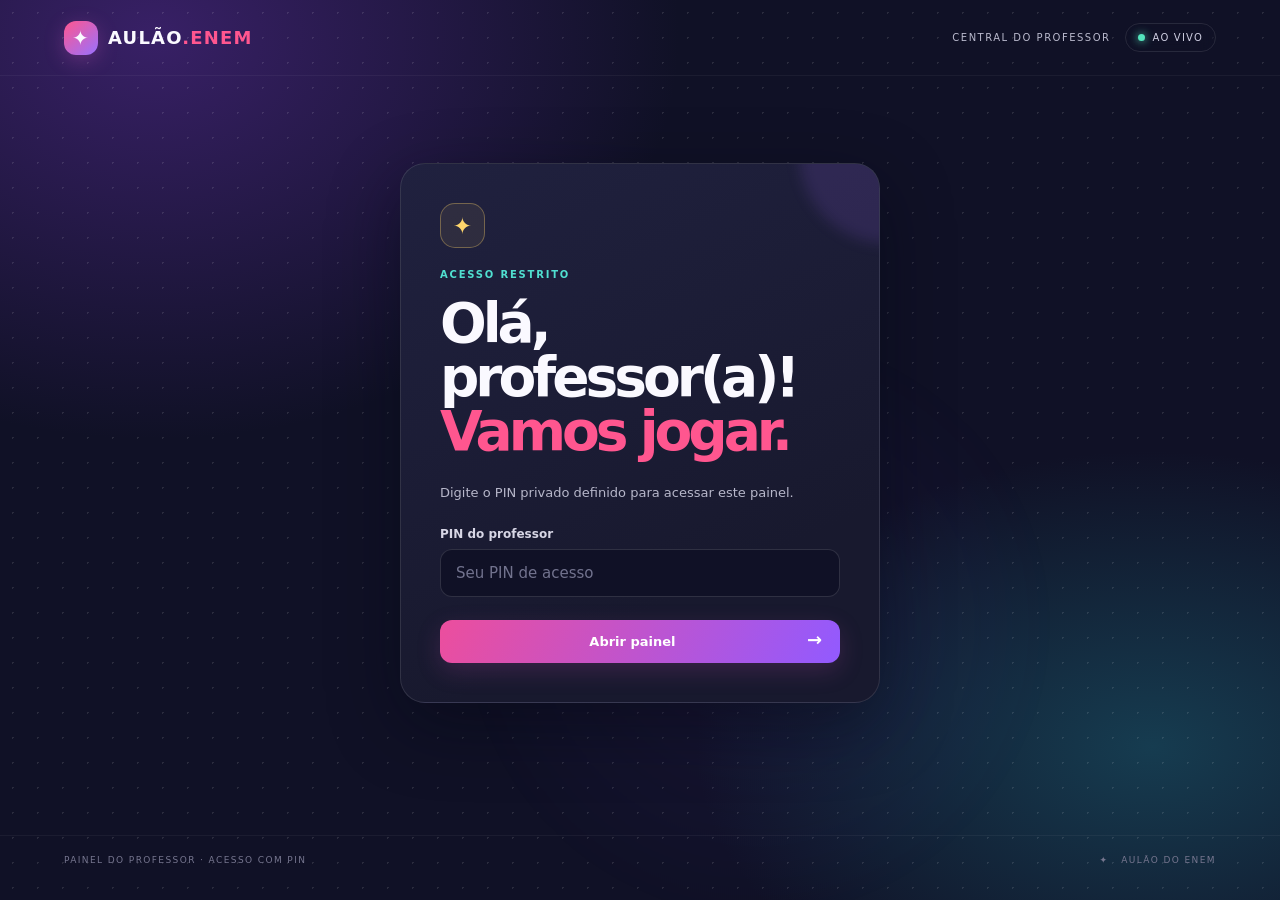
==== commit 683a3f20: "Polish teacher panel and monitor tablet focus" ====
--- a/static/professor.html
+++ b/static/professor.html
@@ -1,14 +1,12 @@
-<!doctype html><html lang="pt-BR"><head><meta charset="utf-8"><meta name="viewport" content="width=device-width,initial-scale=1"><meta name="theme-color" content="#101126"><title>Central do professor • Aulão ENEM</title><link rel="stylesheet" href="/static/style.css"><link rel="stylesheet" href="/static/mode-tv.css"></head><body class="teacher-page">
-<header class="topbar"><a class="brand" href="/"><span class="brand-mark">✦</span><span>AULÃO<span class="brand-accent">.ENEM</span></span></a><div class="teacher-title">CENTRAL DO PROFESSOR <span class="live-pill"><i></i> AO VIVO</span></div></header>
-<main class="dashboard">
-<section id="login" class="login-card"><div class="panel-icon">✦</div><p class="eyebrow">ACESSO RESTRITO</p><h1>Olá, professor(a)!<br><em>Vamos jogar.</em></h1><p class="subhead">Digite o PIN privado definido para acessar este painel.</p><form id="pinForm"><label>PIN do professor<input id="pin" type="password" autocomplete="current-password" placeholder="Seu PIN de acesso" required></label><button class="btn btn-primary">Abrir painel <span>→</span></button></form><p id="loginError" class="error hidden"></p></section>
-<div id="dash" class="hidden"><div class="dash-heading"><div><p class="eyebrow">AULÃO DO ENEM · 1º ANO DO ENSINO MÉDIO</p><h1>Central da <em>partida.</em></h1><p class="dash-caption">Acompanhe o ritmo da turma e conduza cada rodada daqui.</p></div><div class="dash-actions"><a id="openTvTop" class="btn btn-quiet" href="/tv" target="_blank" rel="noopener">▣ Tela da TV <span>↗</span></a><button id="copyLinkBtn" class="btn btn-quiet">⌁ Copiar acesso</button><button id="resetBtn" class="btn btn-quiet">↺ Nova partida</button></div></div>
-<div class="dash-grid"><section class="control-card"><div class="card-top"><div><span class="eyebrow">SALA DE JOGO</span><h2 id="stateTitle">Sala aberta</h2></div><span class="live-pill"><i></i> <span id="stateLabel">AGUARDANDO</span></span></div>
-<div class="mode-block"><span class="eyebrow">COMO A TURMA VAI JOGAR?</span><div class="mode-switch"><button id="tabletMode" class="mode-option">▣ &nbsp; Tablets</button><button id="placardMode" class="mode-option">▤ &nbsp; Plaquinhas + TV</button></div><p id="modeHelp" class="mode-help">Cada aluno responde no próprio tablet.</p><a id="tvLink" class="tv-link" href="/tv" target="_blank" rel="noopener">▣ &nbsp; Abrir tela para TV <span>↗</span></a><div class="local-access"><span>ENDEREÇOS PARA A REDE DA SALA</span><div id="localAddresses">Procurando o endereço local do notebook…</div><small>TV e tablets precisam estar conectados à mesma rede Wi-Fi do notebook. Não é necessário internet.</small></div></div>
-<div id="roomCode" class="room-code"><span id="codeCaption">CÓDIGO PARA OS ALUNOS</span><strong id="teacherCode">------</strong><small id="codeHelp">Abra este notebook na rede Wi-Fi da sala</small></div><div class="progress-wrap"><div class="progress-label"><span>PROGRESSO DO AULÃO</span><b id="progressText">0 / 11</b></div><div class="progress-track"><i id="progressBar"></i></div></div><div class="current-box"><span id="liveSubject" class="tag">AGUARDANDO INÍCIO</span><strong id="liveTopic">Quando todos estiverem na sala, comece!</strong><small id="answeredCount">Participantes entram pelo endereço local do notebook.</small></div><div class="control-buttons"><button id="openBtn" class="btn btn-primary">▶ &nbsp; Abrir próxima pergunta</button><button id="revealBtn" class="btn btn-secondary hidden">✦ &nbsp; Revelar resposta correta</button><button id="closeBtn" class="btn btn-quiet hidden">■ &nbsp; Encerrar pergunta</button><button id="finishBtn" class="btn btn-secondary hidden">Ver resultado final &nbsp; →</button></div><p class="shortcut-hint"><kbd>N</kbd> próxima pergunta <kbd>R</kbd> revelar resposta <kbd>Esc</kbd> encerrar</p></section>
-<section id="playersCard" class="players-card"><div class="card-top"><div><span class="eyebrow">AO VIVO</span><h2>Participantes <span id="playerCount" class="count-badge">0</span></h2></div><span class="online-indicator">● ATUALIZA AUTOMÁTICO</span></div><div class="player-tools"><label class="search-box">⌕<input id="playerFilter" type="search" placeholder="Buscar participante" autocomplete="off"></label><button id="exportBtn" class="btn btn-quiet">↓ Baixar resultados</button></div><div class="table-head"><span>JOGADOR</span><span>IDADE</span><span>RESP.</span><span>PONTOS</span></div><div id="players" class="player-list"><div class="empty-state"><span>✦</span><p>A sala está pronta.<br>Os alunos aparecem aqui ao entrar.</p></div></div></section></div>
-<section id="results" class="results-card hidden"><div class="card-top"><div><span class="eyebrow">PLACAR FINAL</span><h2>Quem brilhou hoje? <em>✦</em></h2></div><button id="hideResults" class="btn btn-quiet">Fechar</button></div><div id="podium" class="podium"></div><div id="questionResults" class="question-results"></div></section>
-<p class="privacy-note">🔒 No modo local, os dados ficam neste notebook. Na demo pública, inscrições de alunos estão desativadas.</p></div>
-</main><footer class="footer"><span>PAINEL DO PROFESSOR · ACESSO COM PIN</span><span>✦ &nbsp; AULÃO DO ENEM</span></footer><script src="/static/teacher.js"></script></body></html>
-
-
+<!doctype html><html lang="pt-BR"><head><meta charset="utf-8"><meta name="viewport" content="width=device-width,initial-scale=1"><meta name="theme-color" content="#101126"><title>Central do professor • Aulão ENEM</title><link rel="stylesheet" href="/static/style.css"><link rel="stylesheet" href="/static/mode-tv.css"></head><body class="teacher-page">
+<header class="topbar"><a class="brand" href="/"><span class="brand-mark">✦</span><span>AULÃO<span class="brand-accent">.ENEM</span></span></a><div class="teacher-title">CENTRAL DO PROFESSOR <span class="live-pill"><i></i> AO VIVO</span></div></header>
+<main class="dashboard">
+<section id="login" class="login-card"><div class="panel-icon">✦</div><p class="eyebrow">ACESSO RESTRITO</p><h1>Olá, professor(a)!<br><em>Vamos jogar.</em></h1><p class="subhead">Digite o PIN privado definido para acessar este painel.</p><form id="pinForm"><label>PIN do professor<input id="pin" type="password" autocomplete="current-password" placeholder="Seu PIN de acesso" required></label><button class="btn btn-primary">Abrir painel <span>→</span></button></form><p id="loginError" class="error hidden"></p></section>
+<div id="dash" class="hidden"><div class="dash-heading"><div><p class="eyebrow">AULÃO DO ENEM · 1º ANO DO ENSINO MÉDIO</p><h1>Central da <em>partida.</em></h1><p class="dash-caption">Acompanhe o ritmo da turma e conduza cada rodada daqui.</p></div><div class="dash-actions"><a id="openTvTop" class="btn btn-quiet" href="/tv" target="_blank" rel="noopener">▣ Tela da TV <span>↗</span></a><button id="copyLinkBtn" class="btn btn-quiet">⌁ Copiar acesso</button><button id="resetBtn" class="btn btn-quiet">↺ Nova partida</button></div></div>
+<div class="dash-grid"><section class="control-card"><div class="card-top"><div><span class="eyebrow">SALA DE JOGO</span><h2 id="stateTitle">Sala aberta</h2></div><span class="live-pill"><i></i> <span id="stateLabel">AGUARDANDO</span></span></div>
+<div class="mode-block"><span class="eyebrow">COMO A TURMA VAI JOGAR?</span><div class="mode-switch"><button id="tabletMode" class="mode-option">▣ &nbsp; Tablets</button><button id="placardMode" class="mode-option">▤ &nbsp; Plaquinhas + TV</button></div><p id="modeHelp" class="mode-help">Cada aluno responde no próprio tablet.</p><a id="tvLink" class="tv-link" href="/tv" target="_blank" rel="noopener">▣ &nbsp; Abrir tela para TV <span>↗</span></a><details class="local-access"><summary><span>ENDEREÇOS DE ACESSO</span></summary><div id="localAddresses">Procurando o endereço local do notebook…</div><small>TV e tablets precisam estar conectados à mesma rede Wi-Fi do notebook. Não é necessário internet.</small></details></div>
+<div id="roomCode" class="room-code"><span id="codeCaption">CÓDIGO PARA OS ALUNOS</span><strong id="teacherCode">------</strong><small id="codeHelp">Abra este notebook na rede Wi-Fi da sala</small></div><div class="progress-wrap"><div class="progress-label"><span>PROGRESSO DO AULÃO</span><b id="progressText">0 / 11</b></div><div class="progress-track"><i id="progressBar"></i></div></div><div class="current-box"><span id="liveSubject" class="tag">AGUARDANDO INÍCIO</span><strong id="liveTopic">Quando todos estiverem na sala, comece!</strong><small id="answeredCount">Participantes entram pelo endereço local do notebook.</small></div><section id="teacherAnswer" class="teacher-answer hidden" aria-live="polite"><div class="teacher-answer-heading"><span>VISÃO DO PROFESSOR · GABARITO PRIVADO</span><b id="teacherAnswerBadge">RESPOSTA CORRETA</b></div><p id="teacherPrompt" class="teacher-prompt"></p><div id="teacherOptions" class="teacher-options"></div><div class="teacher-explanation"><strong>Por que essa é a resposta?</strong><p id="teacherExplanation"></p></div></section><div class="control-buttons"><button id="openBtn" class="btn btn-primary">▶ &nbsp; Abrir próxima pergunta</button><button id="revealBtn" class="btn btn-secondary hidden">✦ &nbsp; Revelar resposta correta</button><button id="closeBtn" class="btn btn-quiet hidden">■ &nbsp; Encerrar pergunta</button><button id="finishBtn" class="btn btn-secondary hidden">Ver resultado final &nbsp; →</button></div><p class="shortcut-hint"><kbd>N</kbd> próxima pergunta <kbd>R</kbd> revelar resposta <kbd>Esc</kbd> encerrar</p></section>
+<section id="playersCard" class="players-card"><div class="card-top"><div><span class="eyebrow">AO VIVO</span><h2>Participantes <span id="playerCount" class="count-badge">0</span></h2></div><span class="online-indicator">● ATUALIZA AUTOMÁTICO</span></div><div class="player-tools"><label class="search-box">⌕<input id="playerFilter" type="search" placeholder="Buscar participante" autocomplete="off"></label><button id="exportBtn" class="btn btn-quiet">↓ Baixar resultados</button></div><div class="table-head"><span>JOGADOR</span><span>IDADE</span><span>RESP.</span><span title="Conta quando o tablet sai de foco durante uma pergunta. Também pode ocorrer ao minimizar ou bloquear a tela; o destino não é registrado.">FORA</span><span>PONTOS</span></div><div id="players" class="player-list"><div class="empty-state"><span>✦</span><p>A sala está pronta.<br>Os alunos aparecem aqui ao entrar.</p></div></div></section></div>
+<section id="results" class="results-card hidden"><div class="card-top"><div><span class="eyebrow">PLACAR FINAL</span><h2>Quem brilhou hoje? <em>✦</em></h2></div><button id="hideResults" class="btn btn-quiet">Fechar</button></div><div id="podium" class="podium"></div><div id="questionResults" class="question-results"></div></section>
+<p class="privacy-note">🔒 No modo local, os dados ficam neste notebook. Na demo pública, inscrições de alunos estão desativadas.</p></div>
+<div id="focusNotice" class="focus-notice hidden" role="status" aria-live="polite">Você voltou ao painel. A partida continua sincronizada.</div></main><footer class="footer"><span>PAINEL DO PROFESSOR · ACESSO COM PIN</span><span>✦ &nbsp; AULÃO DO ENEM</span></footer><script src="/static/teacher.js"></script></body></html>
--- a/static/style.css
+++ b/static/style.css
@@ -25,4 +25,76 @@
 .live-pill{backdrop-filter:blur(10px)}
 @keyframes ambient-drift{from{transform:translate(-7%,-4%) scale(.88)}to{transform:translate(12%,8%) scale(1.13)}}@keyframes row-enter{from{opacity:0;transform:translateY(5px)}to{opacity:1;transform:translateY(0)}}@keyframes answer-reveal{from{opacity:.55;transform:scale(.97);box-shadow:0 0 0 #37c99a00}to{opacity:1;transform:scale(1.012);box-shadow:0 0 25px #37c99a18}}@keyframes mark-pop{from{opacity:0;transform:scale(.35) rotate(-25deg)}to{opacity:1;transform:scale(1) rotate(0)}}
 @media(max-width:800px){.dash-heading{padding:19px}.dash-actions{justify-content:flex-start;margin-top:16px}.player-tools{align-items:stretch}.player-tools .btn{font-size:10px;padding:11px}.dash-caption{max-width:460px}}
-@media(max-width:520px){.dash-heading{display:block}.dash-actions{gap:6px}.dash-actions .btn{flex:1;text-align:center;padding:11px 8px;font-size:10px}.dash-caption{font-size:11px}.player-tools{flex-direction:column}.player-tools .btn{width:100%}.search-box input{font-size:13px}.shortcut-hint{font-size:8px}.room-code strong{letter-spacing:6px}}
+@media(max-width:520px){.dash-heading{display:block}.dash-actions{gap:6px}.dash-actions .btn{flex:1;text-align:center;padding:11px 8px;font-size:10px}.dash-caption{font-size:11px}.player-tools{flex-direction:column}.player-tools .btn{width:100%}.search-box input{font-size:13px}.shortcut-hint{font-size:8px}.room-code strong{letter-spacing:6px}}
+
+/* Gabarito e justificativa visíveis somente no painel autenticado do professor. */
+.teacher-answer{position:relative;overflow:hidden;margin:0 0 18px;padding:18px;border:1px solid #50dfd044;border-radius:16px;background:linear-gradient(145deg,#50dfd012,#9871ff0c 65%,#ffffff04);box-shadow:0 14px 35px #08091955;animation:answer-panel-in .35s ease both}
+.teacher-answer:before{content:"";position:absolute;inset:0 auto 0 0;width:3px;background:linear-gradient(var(--cyan),#50dfd044)}
+.teacher-answer-heading{display:flex;justify-content:space-between;align-items:center;gap:8px;margin-bottom:12px;color:#8fdecf;font-size:8px;font-weight:800;letter-spacing:1.05px}
+.teacher-answer-heading b{padding:6px 9px;border:1px solid #50dfd044;border-radius:99px;background:#50dfd014;color:#75f0bf;font-size:9px;white-space:nowrap}
+.teacher-prompt{margin:0 0 13px;color:#f2f0fb;font-size:12px;line-height:1.65;white-space:pre-line}
+.teacher-options{display:grid;gap:7px}
+.teacher-option{display:flex;align-items:center;gap:10px;min-height:42px;padding:9px 11px;border:1px solid #ffffff10;border-radius:10px;background:#ffffff05;color:#c8c8da;font-size:10px;line-height:1.45}
+.teacher-option-letter{display:grid;flex:0 0 26px;height:26px;place-items:center;border-radius:8px;background:#ffffff0d;color:#d2c6ff;font:700 11px var(--display)}
+.teacher-option>span:nth-child(2){flex:1}
+.teacher-option.is-correct{border-color:#50dfd066;background:linear-gradient(100deg,#50dfd01c,#50dfd007);color:#effff9;box-shadow:inset 0 0 20px #50dfd007}
+.teacher-option.is-correct .teacher-option-letter{background:#50dfd025;color:#75f0bf}
+.teacher-option.is-correct>b{color:#75f0bf;font-size:8px;letter-spacing:.7px;white-space:nowrap}
+.teacher-explanation{margin-top:12px;padding:11px 12px;border:1px solid #9871ff24;border-radius:10px;background:#9871ff0c}
+.teacher-explanation strong{color:#c0adff;font-size:9px;letter-spacing:.3px}
+.teacher-explanation p{margin:5px 0 0;color:#bcbcd0;font-size:10px;line-height:1.55}
+@keyframes answer-panel-in{from{opacity:0;transform:translateY(7px)}to{opacity:1;transform:translateY(0)}}
+@media(max-width:520px){.teacher-answer{padding:14px}.teacher-answer-heading{align-items:flex-start;flex-direction:column}.teacher-option{align-items:flex-start}.teacher-option.is-correct>b{font-size:7px}}
+
+/* Painel do professor: hierarquia enxuta e monitoramento discreto. */
+.teacher-page .dashboard{max-width:1260px;padding:22px 22px 38px}
+.teacher-page .dash-heading{margin-bottom:14px;padding:15px 19px;border-radius:16px;box-shadow:none}
+.teacher-page .dash-heading h1{font-size:clamp(30px,3.4vw,40px);letter-spacing:-1.8px}
+.teacher-page .dash-heading .eyebrow{margin-bottom:7px}
+.teacher-page .dash-caption{font-size:11px;margin-top:5px}
+.teacher-page .dash-actions{gap:6px}
+.teacher-page .dash-actions .btn{padding:10px 12px;font-size:11px}
+.teacher-page .dash-grid{grid-template-columns:minmax(0,.95fr) minmax(0,1.05fr);gap:13px}
+.teacher-page .control-card,.teacher-page .players-card,.teacher-page .results-card{padding:18px;border-radius:16px;box-shadow:0 12px 36px #07081748;backdrop-filter:none}
+.teacher-page .card-top{gap:8px}
+.teacher-page .players-card{min-height:0}
+.teacher-page .players-card .card-top{margin-bottom:13px}
+.teacher-page .control-card h2,.teacher-page .players-card h2{font-size:18px}
+.teacher-page .mode-block{margin:13px 0 10px;padding:12px;border-radius:12px;background:#ffffff04}
+.teacher-page .mode-option{padding:9px 7px;font-size:10px}
+.teacher-page .mode-help{margin:7px 0;font-size:9px}
+.teacher-page .tv-link{padding-top:8px;font-size:10px}
+.teacher-page .local-access{margin-top:9px;padding-top:8px}
+.teacher-page .local-access summary{cursor:pointer;list-style:none;color:#9697ae;font-size:8px;letter-spacing:1px}
+.teacher-page .local-access summary::-webkit-details-marker{display:none}
+.teacher-page .local-access summary:after{content:"＋";float:right;color:var(--cyan);font-size:11px}
+.teacher-page .local-access[open] summary:after{content:"−"}
+.teacher-page .local-access>div{grid-template-columns:48px 1fr;gap:6px;margin-top:8px}
+.teacher-page .local-access code{font-size:9px}
+.teacher-page .local-access small{font-size:8px}
+.teacher-page .control-card .room-code{margin:13px 0 14px;padding:12px 20px;border-radius:13px}
+.teacher-page .control-card .room-code strong{font-size:34px}
+.teacher-page .progress-wrap{margin:11px 0}
+.teacher-page .progress-track{height:6px}
+.teacher-page .current-box{gap:6px;margin:12px 0;padding:12px;border-radius:11px}
+.teacher-page .current-box strong{font-size:12px}
+.teacher-page .current-box small{font-size:9px}
+.teacher-page .control-buttons{gap:7px}
+.teacher-page .control-buttons .btn{min-width:130px;padding:11px 13px;font-size:11px}
+.teacher-page .shortcut-hint{margin-top:9px;font-size:8px}
+.teacher-page .player-tools{margin-bottom:10px}
+.teacher-page .player-list{max-height:380px}
+.teacher-page .table-head,.teacher-page .player-row{grid-template-columns:minmax(0,1fr) 42px 43px 43px 65px;gap:4px}
+.teacher-page .table-head{padding:0 8px 8px;font-size:7px;letter-spacing:.7px}
+.teacher-page .player-row{padding:9px 8px;font-size:10px}
+.teacher-page .player-row .player-name{gap:6px;min-width:0;overflow:hidden;text-overflow:ellipsis;white-space:nowrap}
+.teacher-page .avatar{width:22px;height:22px;flex-basis:22px;font-size:9px}
+.teacher-page .focus-count{text-align:center;color:#74758e;font-size:9px;font-weight:700}
+.teacher-page .focus-count.has-focus{color:#ffb66f}
+.teacher-page .player-row .points{font-size:11px}
+.teacher-page .empty-state{padding:48px 10px;font-size:10px}
+.teacher-page .privacy-note{font-size:9px;margin:12px 0}
+.teacher-page .footer{height:48px}
+.focus-notice{position:fixed;z-index:100;left:50%;bottom:18px;transform:translateX(-50%);width:min(520px,calc(100vw - 28px));padding:11px 15px;border:1px solid #9871ff55;border-radius:12px;background:#191a35f2;color:#e8e4fb;box-shadow:0 14px 40px #05061299;text-align:center;font-size:11px;animation:answer-panel-in .2s ease both}
+@media(max-width:760px){.teacher-page .dashboard{padding:16px 13px 30px}.teacher-page .dash-heading{padding:14px}.teacher-page .dash-grid{grid-template-columns:1fr}.teacher-page .control-card,.teacher-page .players-card{padding:15px}.teacher-page .player-list{max-height:300px}}
+@media(max-width:520px){.teacher-page .dash-heading h1{font-size:30px}.teacher-page .dash-actions{display:grid;grid-template-columns:1fr 1fr;margin-top:12px}.teacher-page .dash-actions .btn{font-size:10px}.teacher-page .mode-switch{grid-template-columns:1fr 1fr}.teacher-page .table-head,.teacher-page .player-row{grid-template-columns:minmax(0,1fr) 34px 37px 38px 53px}.teacher-page .avatar{display:none}.teacher-page .player-row{padding:8px 5px;font-size:9px}}
